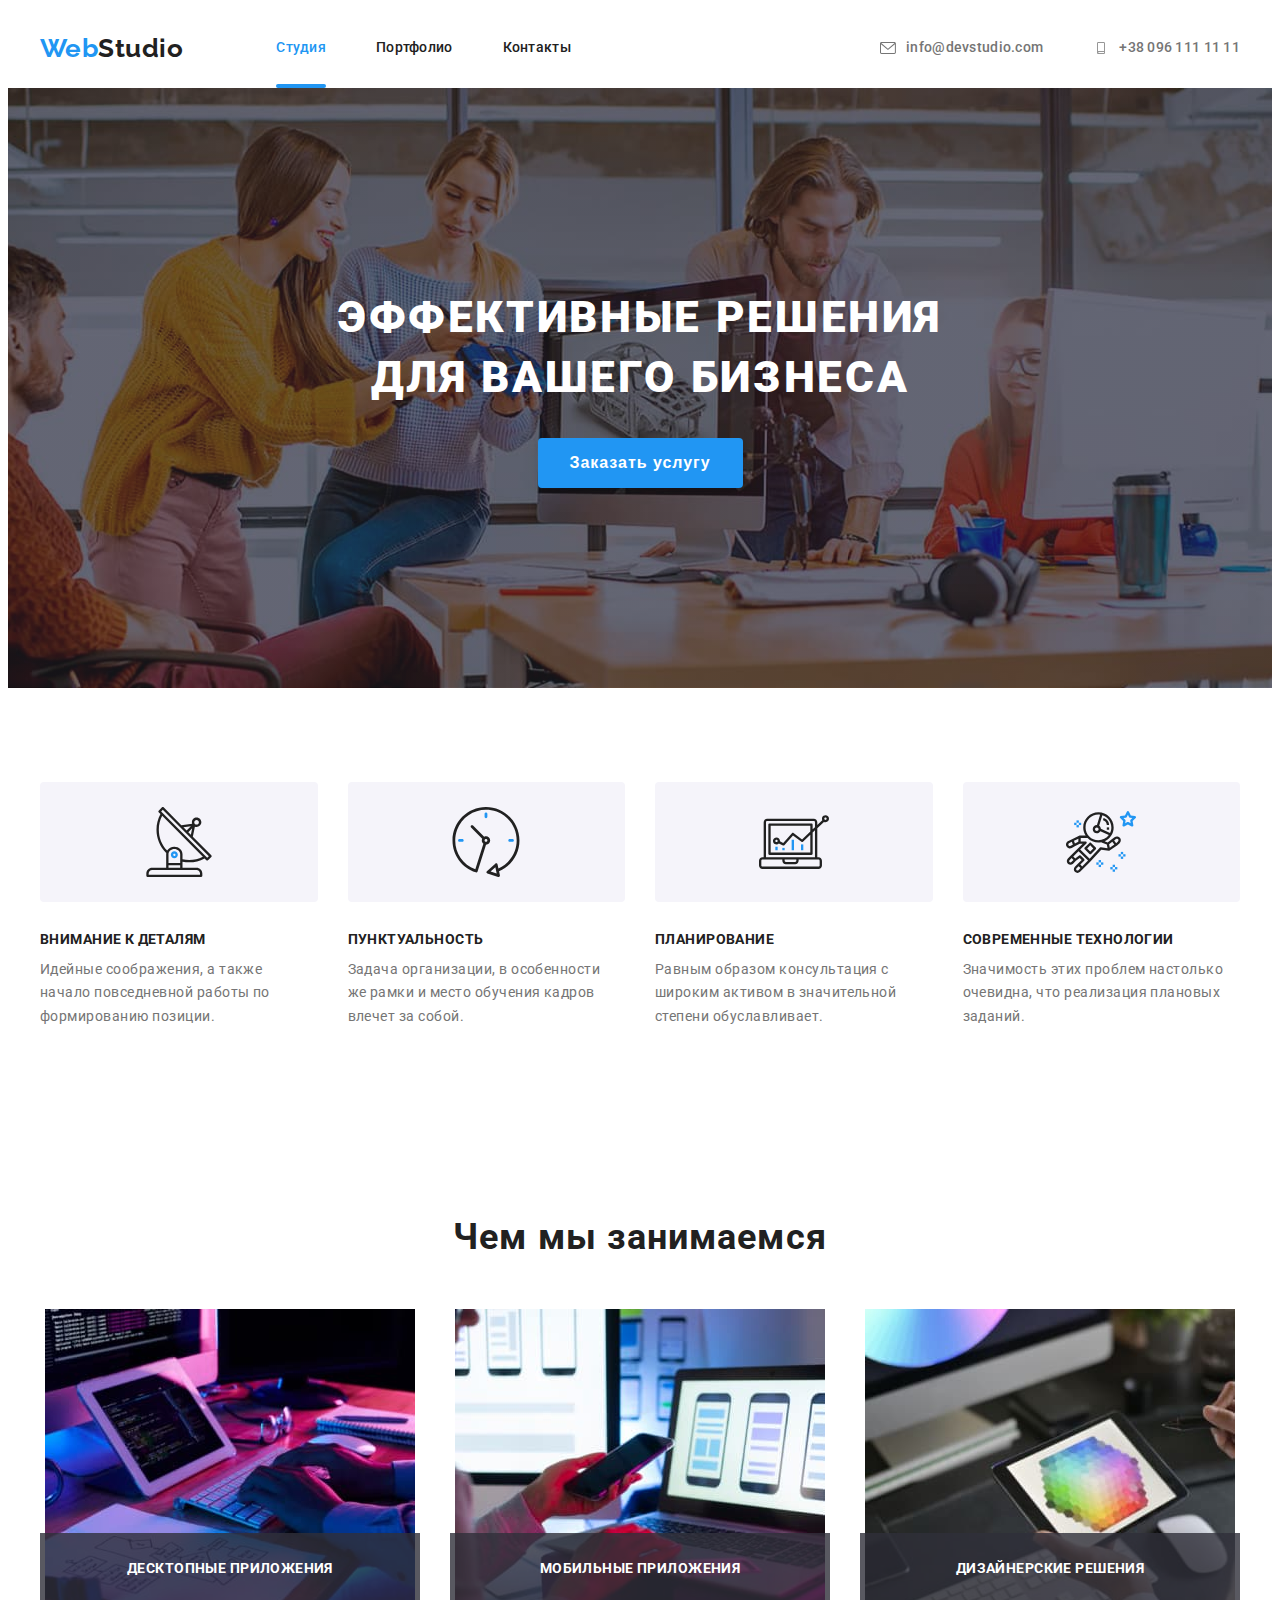
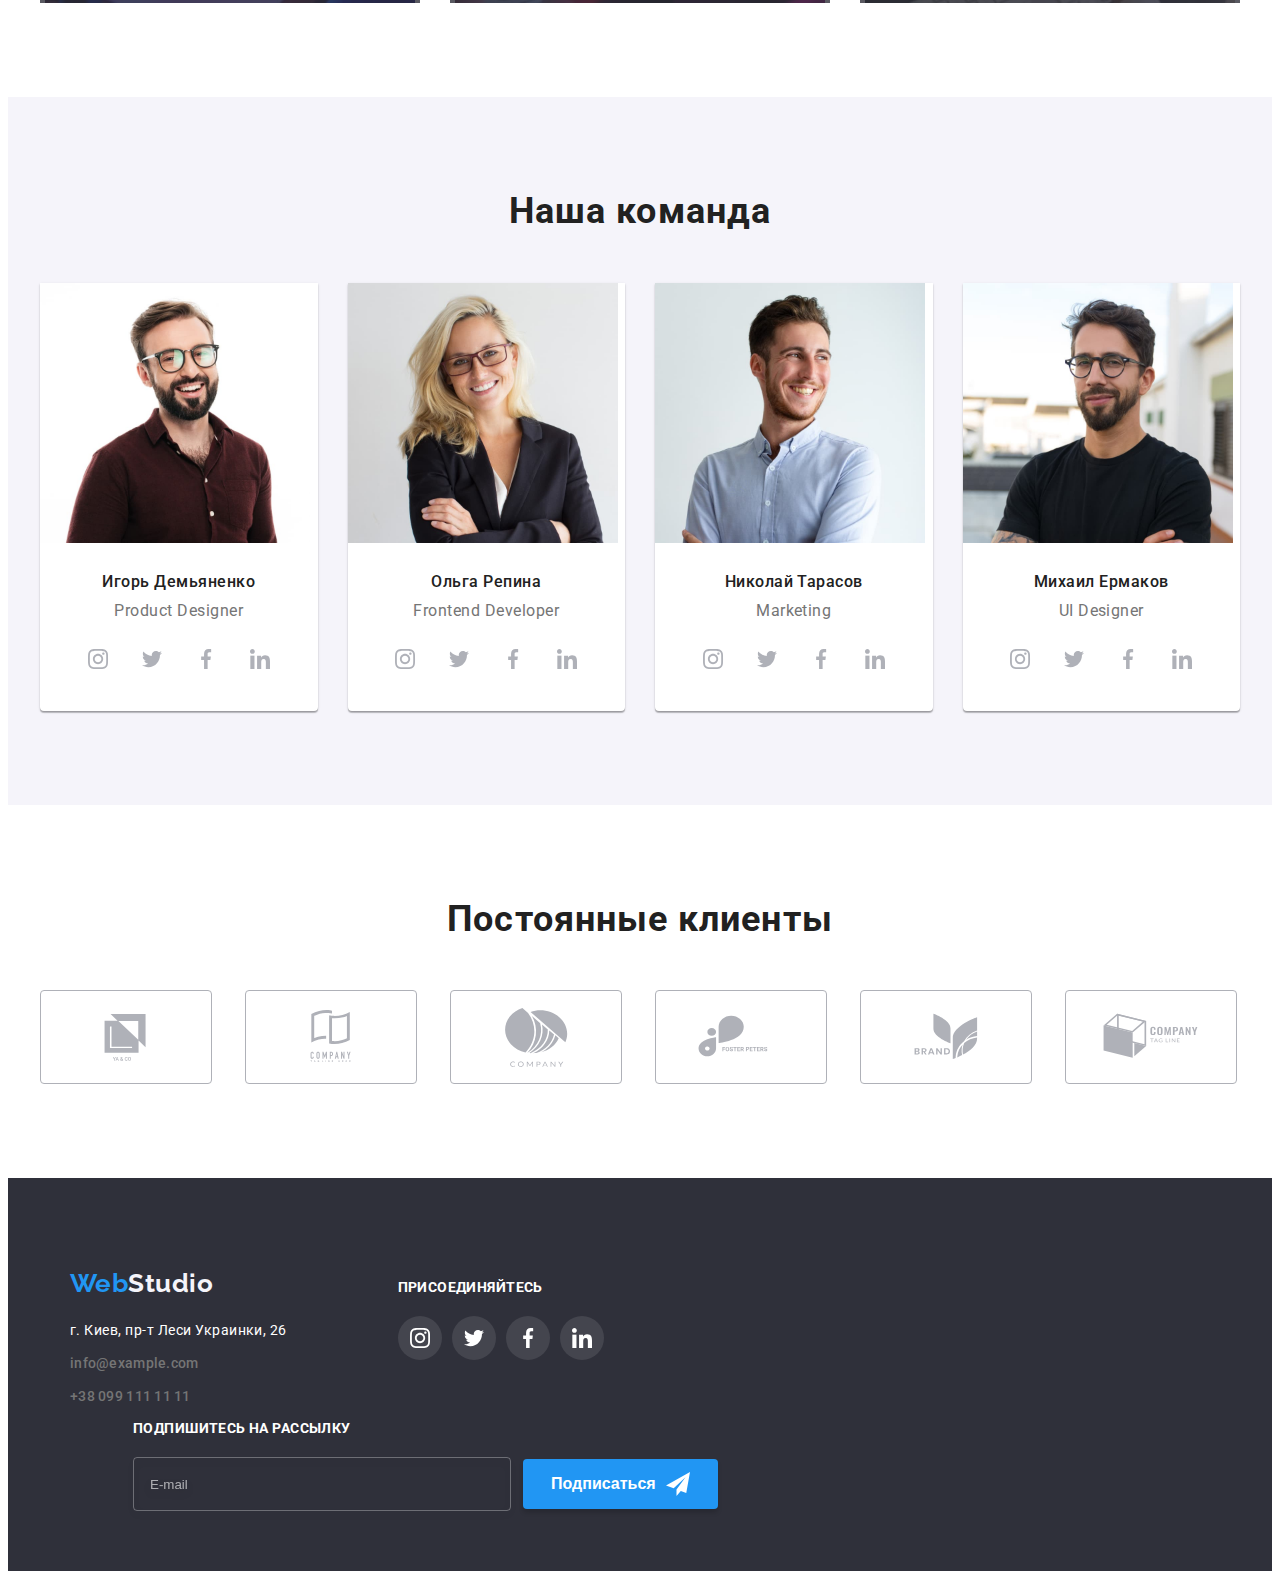
==== index.html @ 90351a90 "test" ====
<!DOCTYPE html>
<html lang="ru">
  <head>
    <meta charset="UTF-8" />
    <meta http-equiv="X-UA-Compatible" content="IE=edge" />
    <meta name="viewport" content="width=device-width, initial-scale=1.0" />
    <title>Главная страница</title>
    <link rel="preconnect" href="https://fonts.gstatic.com" />
    <link
      href="https://fonts.googleapis.com/css2?family=Raleway:wght@700&family=Roboto:wght@400;500;700;900&display=swap"
      rel="stylesheet"
    />
    <link
      rel="stylesheet"
      href="https://cdnjs.cloudflare.com/ajax/libs/modern-normalize/1.0.0/modern-normalize.min.css"
      integrity="sha512-ISS7cAi1PEhQ8jnbJpJZMd29NlhNj4AWYyLOSp2CE/CsHxTCu+r+t0D2yoJudVrd0/8fTVPUVDzY5Tvli75u/g=="
      crossorigin="anonymous"
    />
    <link rel="stylesheet" href="./css/style.css" />
  </head>
  <body>
    <header>
      <!-- НАВИГАЦИЯ -->
      <div class="container main-nav">
        <nav class="main-nav">
          <a class="logo" href="./index.html"
            ><span class="part-logo">Web</span>Studio</a
          >
          <ul class="list site-nav">
            <li class="item">
              <a class="link studio current" href="./index.html"> Студия </a>
            </li>

            <li class="item">
              <a class="link portfolio" href="./portfolio.html"> Портфолио </a>
            </li>

            <li class="item">
              <a class="link contact" href=""> Контакты </a>
            </li>
          </ul>
        </nav>

        <!-- КОНТАКТЫ -->
        <ul class="list contact-us">
          <li class="item">
            <a class="email" href="mailto:info@devstudio.com">
              <svg class="icon-mail">
                <use href="./images/icons.svg#icon-mail"></use>
              </svg>
              info@devstudio.com
            </a>
          </li>

          <li class="item">
            <a class="number" href="tel:+380991111111">
              <svg class="icon-phone">
                <use href="./images/icons.svg#icon-phone"></use>
              </svg>
              +38 096 111 11 11
            </a>
          </li>
        </ul>
      </div>
    </header>
    <main>
      <!-- ГЛАВНАЯ СЕКЦИЯ -->
      <section class="main section-pos">
        <h1 class="main-title">Эффективные решения<br />для вашего бизнеса</h1>
        <button type="button" class="main-button" data-modal-open>
          Заказать услугу
        </button>
      </section>

      <!-- НАШИ ПРЕИМУЩЕСТВА -->
      <section class="preference section-pos">
        <div class="container">
          <h2 class="all-title preference-title visually-hidden">
            Преимущества
          </h2>
          <ul class="list main-preference">
            <li class="item">
              <div class="thumb-1">
                <svg class="icon">
                  <use href="./images/icons.svg#icon-antenna"></use>
                </svg>
              </div>

              <h3 class="title all-title">Внимание к деталям</h3>
              <p class="table-of-contents">
                Идейные соображения, а также<br />
                начало повседневной работы по <br />
                формированию позиции.
              </p>
            </li>

            <li class="item">
              <div class="thumb-1">
                <svg class="icon">
                  <use href="./images/icons.svg#icon-clock"></use>
                </svg>
              </div>
              <h3 class="title all-title">Пунктуальность</h3>
              <p class="table-of-contents">
                Задача организации, в особенности <br />
                же рамки и место обучения кадров <br />
                влечет за собой.
              </p>
            </li>

            <li class="item">
              <div class="thumb-1">
                <svg class="icon">
                  <use href="./images/icons.svg#icon-diagram"></use>
                </svg>
              </div>
              <h3 class="title all-title">Планирование</h3>
              <p class="table-of-contents">
                Равным образом консультация с <br />
                широким активом в значительной <br />
                степени обуславливает.
              </p>
            </li>

            <li class="item">
              <div class="thumb-1">
                <svg class="icon">
                  <use href="./images/icons.svg#icon-astronaut-1"></use>
                </svg>
              </div>
              <h3 class="title all-title">Современные технологии</h3>
              <p class="table-of-contents">
                Значимость этих проблем настолько <br />
                очевидна, что реализация плановых <br />
                заданий.
              </p>
            </li>
          </ul>
        </div>
      </section>

      <!-- УСЛУГИ -->
      <section class="projects section-pos">
        <div class="container">
          <h2 class="all-title">Чем мы занимаемся</h2>
          <ul class="list main-projects">
            <li class="item">
              <img
                class="photo-box"
                src="./images/box1.jpeg"
                alt="1 сфера"
                width="370"
              />
              <p class="main-projects-content">Десктопные приложения</p>
            </li>

            <li class="item">
              <img
                class="photo-box"
                src="./images/box2.jpeg"
                alt="2 сфера"
                width="370"
              />
              <p class="main-projects-content">Мобильные приложения</p>
            </li>

            <li class="item">
              <img
                class="photo-box"
                src="./images/box3.jpeg"
                alt="3 сфера"
                width="370"
              />
              <p class="main-projects-content">Дизайнерские решения</p>
            </li>
          </ul>
        </div>
      </section>

      <!-- КОМАНДА -->
      <section class="team section-pos">
        <div class="container">
          <h2 class="all-title">Наша команда</h2>
          <ul class="list main-team">
            <li class="item team-card-disagn">
              <img
                class="photo-box"
                src="./images/worker1.jpeg"
                alt="Фото сотрудника"
                width="270"
              />
              <h3 class="worker-name all-title">Игорь Демьяненко</h3>
              <p class="table">Product Designer</p>
              <ul class="list social-list">
                <li class="social-link-list">
                  <a href="" class="social-link-icon circle">
                    <svg class="team-soc-icon">
                      <use href="./images/icons.svg#icon-instagram-2"></use>
                    </svg>
                  </a>
                </li>

                <li class="social-link-list">
                  <a href="" class="social-link-icon circle">
                    <svg class="team-soc-icon">
                      <use href="./images/icons.svg#icon-twitter-1"></use>
                    </svg>
                  </a>
                </li>

                <li class="social-link-list">
                  <a href="" class="social-link-icon circle">
                    <svg class="team-soc-icon">
                      <use href="./images/icons.svg#icon-facebook-1"></use>
                    </svg>
                  </a>
                </li>

                <li class="social-link-list">
                  <a href="" class="social-link-icon circle">
                    <svg class="team-soc-icon">
                      <use href="./images/icons.svg#icon-linkedin-1"></use>
                    </svg>
                  </a>
                </li>
              </ul>
            </li>

            <li class="item team-card-disagn">
              <img
                class="photo-box"
                src="./images/worker2.jpeg"
                alt="Фото сотрудника"
                width="270"
              />
              <h3 class="worker-name all-title">Ольга Репина</h3>
              <p class="table">Frontend Developer</p>
              <ul class="list social-list">
                <li class="social-link-list">
                  <a href="" class="social-link-icon circle">
                    <svg class="team-soc-icon">
                      <use href="./images/icons.svg#icon-instagram-2"></use>
                    </svg>
                  </a>
                </li>

                <li class="social-link-list">
                  <a href="" class="social-link-icon circle">
                    <svg class="team-soc-icon">
                      <use href="./images/icons.svg#icon-twitter-1"></use>
                    </svg>
                  </a>
                </li>

                <li class="social-link-list">
                  <a href="" class="social-link-icon circle">
                    <svg class="team-soc-icon">
                      <use href="./images/icons.svg#icon-facebook-1"></use>
                    </svg>
                  </a>
                </li>

                <li class="social-link-list">
                  <a href="" class="social-link-icon circle">
                    <svg class="team-soc-icon">
                      <use href="./images/icons.svg#icon-linkedin-1"></use>
                    </svg>
                  </a>
                </li>
              </ul>
            </li>

            <li class="item team-card-disagn">
              <img
                class="photo-box"
                src="./images/worker3.jpeg"
                alt="Фото сотрудника"
                width="270"
              />
              <h3 class="worker-name all-title">Николай Тарасов</h3>
              <p class="table">Marketing</p>
              <ul class="list social-list">
                <li class="social-link-list">
                  <a href="" class="social-link-icon circle">
                    <svg class="team-soc-icon">
                      <use href="./images/icons.svg#icon-instagram-2"></use>
                    </svg>
                  </a>
                </li>

                <li class="social-link-list">
                  <a href="" class="social-link-icon circle">
                    <svg class="team-soc-icon">
                      <use href="./images/icons.svg#icon-twitter-1"></use>
                    </svg>
                  </a>
                </li>

                <li class="social-link-list">
                  <a href="" class="social-link-icon circle">
                    <svg class="team-soc-icon">
                      <use href="./images/icons.svg#icon-facebook-1"></use>
                    </svg>
                  </a>
                </li>

                <li class="social-link-list">
                  <a href="" class="social-link-icon circle">
                    <svg class="team-soc-icon">
                      <use href="./images/icons.svg#icon-linkedin-1"></use>
                    </svg>
                  </a>
                </li>
              </ul>
            </li>

            <li class="item team-card-disagn">
              <img
                class="photo-box"
                src="./images/worker4.jpeg"
                alt="Фото сотрудника"
                width="270"
              />
              <h3 class="worker-name all-title">Михаил Ермаков</h3>
              <p class="table">UI Designer</p>
              <ul class="list social-list">
                <li class="social-link-list">
                  <a href="" class="social-link-icon circle">
                    <svg class="team-soc-icon">
                      <use href="./images/icons.svg#icon-instagram-2"></use>
                    </svg>
                  </a>
                </li>

                <li class="social-link-list">
                  <a href="" class="social-link-icon circle">
                    <svg class="team-soc-icon">
                      <use href="./images/icons.svg#icon-twitter-1"></use>
                    </svg>
                  </a>
                </li>

                <li class="social-link-list">
                  <a href="" class="social-link-icon circle">
                    <svg class="team-soc-icon">
                      <use href="./images/icons.svg#icon-facebook-1"></use>
                    </svg>
                  </a>
                </li>

                <li class="social-link-list">
                  <a href="" class="social-link-icon circle">
                    <svg class="team-soc-icon">
                      <use href="./images/icons.svg#icon-linkedin-1"></use>
                    </svg>
                  </a>
                </li>
              </ul>
            </li>
          </ul>
        </div>
      </section>
      <section class="clients">
        <div class="container section-pos">
          <h2 class="all-title">Постоянные клиенты</h2>
          <ul class="clients-list list">
            <li class="item">
              <a href="" class="clients-link-logo">
                <svg class="clients-logo">
                  <use href="./images/icons.svg#icon-logo-1"></use>
                </svg>
              </a>
            </li>

            <li class="item">
              <a href="" class="clients-link-logo">
                <svg class="clients-logo">
                  <use href="./images/icons.svg#icon-logo-2"></use>
                </svg>
              </a>
            </li>

            <li class="item">
              <a href="" class="clients-link-logo">
                <svg class="clients-logo">
                  <use href="./images/icons.svg#icon-group"></use>
                </svg>
              </a>
            </li>

            <li class="item">
              <a href="" class="clients-link-logo">
                <svg class="clients-logo">
                  <use href="./images/icons.svg#icon-logo-4"></use>
                </svg>
              </a>
            </li>

            <li class="item">
              <a href="" class="clients-link-logo">
                <svg class="clients-logo">
                  <use href="./images/icons.svg#icon-logo-5"></use>
                </svg>
              </a>
            </li>

            <li class="item">
              <a href="" class="clients-link-logo">
                <svg class="clients-logo">
                  <use href="./images/icons.svg#icon-logo-6"></use>
                </svg>
              </a>
            </li>
          </ul>
        </div>
      </section>
    </main>

    <!-- ПОДВАЛ САЙТА -->
    <footer class="down-part section-pos">
      <div class="container">
        <div class="foot-wrap">
          <div class="left-block">
            <div class="footer-left-content">
              <a class="logo logo-position" href="/index.html"
                ><span class="part-logo">Web</span>Studio
              </a>
              <address class="our-address pos-table-footer">
                <ul class="list">
                  <li>
                    <p>г. Киев, пр-т Леси Украинки, 26</p>
                  </li>
                  <li class="pos-table-footer">
                    <a class="email-footer" href="mailto:info@example.com">
                      info@example.com
                    </a>
                  </li>

                  <li class="pos-table-footer num-li-footer">
                    <a class="number-footer" href="tel:+380991111111">
                      +38 099 111 11 11
                    </a>
                  </li>
                </ul>
              </address>
            </div>

            <div class="join">
              <p class="join-title">Присоединяйтесь</p>
              <ul class="list join-list">
                <li>
                  <a class="join-icon" href="">
                    <svg class="join-icon-logo">
                      <use href="./images/icons.svg#icon-instagram-2"></use>
                    </svg>
                  </a>
                </li>

                <li>
                  <a class="join-icon" href="">
                    <svg class="join-icon-logo">
                      <use href="./images/icons.svg#icon-twitter-1"></use>
                    </svg>
                  </a>
                </li>
                <li>
                  <a class="join-icon" href="">
                    <svg class="join-icon-logo">
                      <use href="./images/icons.svg#icon-facebook-1"></use>
                    </svg>
                  </a>
                </li>
                <li>
                  <a class="join-icon" href="">
                    <svg class="join-icon-logo">
                      <use href="./images/icons.svg#icon-linkedin-1"></use>
                    </svg>
                  </a>
                </li>
              </ul>
            </div>
          </div>

          <div class="right-block">
            <div class="footer-right-side">
              <p class="footer-subscribe-text">Подпишитесь на рассылку</p>
              <form class="footer-subscribe-form">
                <input
                  class="subscribe-input"
                  type="email"
                  name="subscribe-user-email"
                  placeholder="E-mail"
                />
                <button class="button-all button-subscribe" type="submit">
                  Подписаться
                  <svg class="icon-telegram">
                    <use href="./images/icons.svg#icon-telegram"></use>
                  </svg>
                </button>
              </form>
            </div>
          </div>
        </div>
      </div>
    </footer>

    <div class="backdrop is-hidden" data-modal>
      <div class="modal">
        <p class="modal-text-title">Оставьте свои данные, мы вам перезвоним</p>
        <form name="modal-form-request">
          <label class="modal-label">Имя</label>
          <span class="user-name-thumb">
            <input class="modal-input" type="text" name="user-name" />
            <svg class="icon-modal icon-person-modal">
              <use href="./images/icons.svg#icon-person-modal"></use>
            </svg>
          </span>

          <label class="modal-label">Телефон</label>
          <span class="user-phone-thumb">
            <input class="modal-input" type="tel" name="user-phone" />
            <svg class="icon-modal icon-phone-modal">
              <use href="./images/icons.svg#icon-phone-modal"></use>
            </svg>
          </span>

          <label class="modal-label">Почта</label>
          <span class="user-email-thumb">
            <input class="modal-input" type="email" name="user-email" />
            <svg class="icon-modal icon-email-modal">
              <use href="./images/icons.svg#icon-email-modal"></use>
            </svg>
          </span>

          <label class="modal-label">Комментарий</label>
          <textarea
            placeholder="Введите текст"
            class="modal-user-comments"
            name="user-comments"
          ></textarea>

          <input
            class="modal-form-checkbox visually-hidden"
            type="checkbox"
            name="user-policy"
            id="user-policy"
          />

          <label class="user-agree-policy" for="user-policy">
            <span class="check-wrap">
              <svg class="icon-agree">
                <use href="./images/icons.svg#icon-agree-bg"></use>
              </svg>
            </span>
            Соглашаюсь с рассылкой и принимаю
            <a href="">Условия договора</a></label
          >
          <button class="modal-form-button" type="submit">Отправить</button>
        </form>

        <button class="modal-close" type="button" data-modal-close>
          <svg class="icon-close">
            <use href="./images/icons.svg#icon-close"></use>
          </svg>
        </button>
      </div>
    </div>

    <script src="./js/modal.js"></script>
  </body>
</html>
---- css/style.css ----
:root {
  --all-titles-color: #212121;
  --navigation-text-color: #212121;
  --contact-us-font: #757575;
  --contact-us-icon-color: #757575;
  /* --primary-text-color: #212121; */
  --primary-text-color: #757575;

  --main-title-text-color: #ffffff;
  --main-title-backround: #2f303a;
  --main-button-background: #188ce8;
  --accent-color: #2196f3;
  --background-buttons: #f5f4fa;
  --preference-table-color: #757575;
  --team-background-color: #f5f4fa;
  --team-card-disagn: #ffffff;
  --team-table-color: #757575;
  --footer-background-color: #2f303a;
  --footer-logo-color: #f5f4fa;
  --footer-our-address-color: #ffffff;
  --join-title-text-color: #ffffff;
  --join-icon-logo-color: #ffffff;
  --buttons-text-color: #212121;
  --portfolio-table-color: #757575;
  --portfolio-button-active: #ffffff;
  --portfolio-button-background: #f5f4fa;
  --card-set-gap: 30px;
  --modal-background: #ffffff;
}
/* Устанавливаем стандартные цвета 
и шрифты */

body {
  color: var(--primary-text-color);

  font-family: "Roboto", "Oxygen", "Ubuntu", "Cantarell", "Fira Sans",
    "Droid Sans", "Helvetica Neue", sans-serif;

  letter-spacing: 0.03em;
  font-size: 16px;
  line-height: 1.18;
}

/* Область для контента */

.container {
  width: 1200px;
  padding-left: 15px;
  padding-right: 15px;
  margin: 0 auto;
}
/* Преячет тэг */
.visually-hidden {
  position: absolute !important;
  clip: rect(1px 1px 1px 1px);
  clip: rect(1px, 1px, 1px, 1px);
  padding: 0 !important;
  border: 0 !important;
  height: 1px !important;
  width: 1px !important;
  overflow: hidden;
}
/* Сбрасывает стандартные настройки */

h1,
h2,
h3,
h4,
h5,
h6,
p {
  margin: 0;
}

.list {
  list-style: none;
  margin: 0;
  padding: 0;
}
.link {
  text-decoration: none;
}
/* Картинкам меняем дисплей, 
что бы убрать стандартный отступы 
*/

img {
  display: block;
  max-width: 100%;
  height: auto;
}
/* Отспуты секций */
.section-pos.main {
  padding-top: 200px;
  padding-bottom: 200px;
}

.section-pos.down-part {
  padding-top: 60px;
  padding-bottom: 60px;
}

.section-pos {
  padding-top: 94px;
  padding-bottom: 94px;
}

/* Шапка */
.outline {
  border: 1px solid #eeeeee;
  border-top: none;
}

.main-nav {
  display: flex;
  align-items: center;
}

.logo {
  display: flex;
  text-decoration: none;
  color: var(--navigation-text-color);
  font-family: "Raleway", sans-serif;
  font-weight: 700;
  font-size: 26px;
  line-height: 1.19;
}

.part-logo {
  color: var(--accent-color);
}

.site-nav {
  position: relative;
  display: flex;
  margin-left: 93px;

  color: var(--navigation-text-color);

  line-height: 1.14em;
  letter-spacing: 0.02em;

  font-weight: 500;
  font-size: 14px;
}
.site-nav .link {
  display: block;

  padding-top: 32px;
  padding-bottom: 32px;
}

/* .site-nav .item {
  margin-right: 50px;
}
.site-nav .item:last-child {
  margin-right: 0;
} */

.site-nav .item:not(:last-child) {
  margin-right: 50px;
}

.contact-us {
  display: flex;
  margin-left: auto;
}

.contact-us .item:not(:last-child) {
  margin-right: 50px;
}

.contact-us .email {
  color: var(--contact-us-font);

  text-decoration: none;

  font-weight: 500;
  font-size: 14px;

  line-height: 1.14em;
  letter-spacing: 0.02em;
}
.item .email,
.item .number {
  display: flex;

  align-items: center;
}
.icon-mail,
.icon-phone {
  /* display: inline-block; */
  width: 16px;
  height: 12px;
  margin-right: 10px;
  fill: var(--contact-us-icon-color);
}

.contact-us .email:hover,
.contact-us .email:focus,
.contact-us .number:hover,
.contact-us .number:focus {
  transition: color 250ms cubic-bezier(0.4, 0, 0.2, 1);
  color: var(--accent-color);
}

.contact-us .email:hover .icon-mail,
.contact-us .email:focus .icon-mail,
.contact-us .number:hover .icon-phone,
.contact-us .number:focus .icon-phone {
  transition: fill 250ms cubic-bezier(0.4, 0, 0.2, 1);
  fill: var(--accent-color);
}

.contact-us .email:focus {
  color: var(--accent-color);
}

.contact-us .number {
  color: var(--contact-us-font);

  text-decoration: none;

  font-weight: 500;
  font-size: 14px;

  line-height: 1.14em;
  letter-spacing: 0.02em;
}

.site-nav .link {
  color: var(--navigation-text-color);

  text-decoration: none;
}

.site-nav .link:hover,
.site-nav .link:focus {
  transition: color 250ms cubic-bezier(0.4, 0, 0.2, 1);
  color: var(--accent-color);
}

.site-nav .studio.current {
  position: relative;
  color: var(--accent-color);
  /* padding-bottom: 32px; */
}
.link.studio.current::after {
  position: absolute;
  content: "";
  display: block;
  background-color: #2196f3;
  height: 4px;
  width: 100%;

  bottom: 0;

  border-radius: 2px;
}

.portfolio.current::after {
  position: absolute;
  content: "";
  display: block;
  background-color: #2196f3;
  height: 4px;
  width: 100%;

  bottom: 0;

  border-radius: 2px;
}

.site-nav .portfolio.current {
  position: relative;
  color: var(--accent-color);
}

/* Основной блок */
.all-title {
  color: var(--all-titles-color);
}

.main {
  /* height: 600px; */
  /* display: flex;
  flex-direction: column;
  justify-content: center; */

  margin: 0 auto;

  background-color: var(--main-title-backround);

  text-align: center;

  background-image: linear-gradient(
      rgba(47, 48, 58, 0.4),
      rgba(47, 48, 58, 0.4)
    ),
    url("../images/main-section/bg-opt.jpeg");

  background-repeat: no-repeat;
  background-position: center;
  background-size: cover;
}
.main-title {
  /* padding-top: 200px; */
  margin-bottom: 30px;
  margin-top: 0px;

  color: var(--main-title-text-color);

  font-weight: 900;
  font-size: 44px;

  line-height: 1.36em;
  letter-spacing: 0.06em;

  text-transform: uppercase;
}
.main-button {
  background: var(--accent-color);
  padding: 10px 32px 10px 32px;

  min-width: 200px;

  color: var(--main-title-text-color);

  text-decoration: none;

  font-weight: bold;
  font-size: 16px;

  line-height: 1.87em;
  letter-spacing: 0.06em;

  cursor: pointer;

  box-shadow: 0px 4px 4px rgba(0, 0, 0, 0.15);
  border-radius: 4px;
  border: none;
}

.main .main-button:hover,
.main-button:focus {
  transition: background 250ms cubic-bezier(0.4, 0, 0.2, 1);
  background: var(--main-button-background);
}

/* Преимущества */

.preference .preference-title {
  text-align: center;
  margin-bottom: 35px;
}

.main-preference {
  display: flex;
  flex-wrap: wrap;

  margin-left: calc(-1 * var(--card-set-gap));
  margin-top: calc(-1 * var(--card-set-gap));

  font-size: 14px;
}

.main-preference .thumb-1 {
  display: flex;
  justify-content: center;
  align-items: center;
  width: 100%;
  height: 120px;
  background: #f5f4fa;
  border-radius: 4px;
  margin-bottom: 30px;
}
.icon {
  width: 70px;
  height: 70px;
  background-position: center;

  align-items: center;
}

.main-preference .item {
  flex-basis: calc(100% / 4 - var(--card-set-gap));

  margin-left: var(--card-set-gap);
  margin-top: var(--card-set-gap);
}

.main-preference .title {
  margin-bottom: 10px;

  font-weight: bold;
  font-size: 14px;

  line-height: 1.14;
  letter-spacing: 0.03em;

  text-transform: uppercase;
}

.main-preference .table-of-contents {
  color: var(--preference-table-color);

  font-size: 14px;
  line-height: 1.71em;
}

/* Чем мы занимаемся */

.main-projects {
  position: relative;
  display: flex;
  flex-wrap: wrap;
  justify-content: space-around;
  margin-left: calc(-1 * var(--card-set-gap));
  margin-top: calc(-1 * var(--card-set-gap));
}

.main-projects .item {
  position: relative;
  display: flex;
  justify-content: center;
  align-items: center;
  flex-basis: calc(100% / 3 - var(--card-set-gap));

  margin-left: var(--card-set-gap);
  margin-top: var(--card-set-gap);
}
.main-projects-content {
  position: absolute;
  bottom: 0px;

  width: 100%;

  background: rgba(47, 48, 58, 0.8);

  font-weight: 700;
  font-size: 14px;
  line-height: 16px;
  text-align: center;
  letter-spacing: 0.03em;
  text-transform: uppercase;

  color: #ffffff;
  padding-top: 27px;
  padding-bottom: 27px;
}

.projects .all-title,
.team .all-title,
.clients .all-title {
  margin-bottom: 50px;

  font-weight: bold;
  font-size: 36px;

  text-align: center;

  line-height: 1.16em;
  letter-spacing: 0.03em;
}

/* Команда */

.main-team {
  display: flex;
  flex-wrap: wrap;

  margin-left: calc(-1 * var(--card-set-gap));
  margin-top: calc(-1 * var(--card-set-gap));
}

.team-card-disagn {
  background: var(--team-card-disagn);

  box-shadow: 0px 1px 3px rgba(0, 0, 0, 0.12), 0px 1px 1px rgba(0, 0, 0, 0.14),
    0px 2px 1px rgba(0, 0, 0, 0.2);
  border-radius: 0px 0px 4px 4px;
}
.main-team .item {
  flex-basis: calc(100% / 4 - var(--card-set-gap));

  margin-left: var(--card-set-gap);
  margin-top: var(--card-set-gap);

  padding-bottom: 30px;
}

.team {
  background-color: var(--team-background-color);
}

.team .photo-box {
  margin-bottom: 30px;
}

/* .team .all-title {
  margin-bottom: 50px;

  font-weight: bold;
  font-size: 36px;

  text-align: center;

  line-height: 1.16em;
  letter-spacing: 0.03em;
} */

.team .table {
  /* color: var(--team-table-color); */
  text-align: center;

  margin-top: 10px;
  /* padding-bottom: 30px; */

  font-size: 16px;
  line-height: 1.18em;
  letter-spacing: 0.03em;
}

.team .worker-name {
  margin: 0;
  text-align: center;

  font-family: Roboto;
  font-weight: 500;
  font-size: 16px;

  line-height: 1.18em;
}
.social-list {
  display: flex;
  justify-content: center;

  margin-top: 16px;
}
.social-link-list:not(:last-child) {
  margin-right: 10px;
}

.social-link-list .circle {
  display: flex;

  align-items: center;
  height: 44px;
  width: 44px;
  /* background-color: var(--accent-color); */
  fill: #afb1b8;

  background-size: 20px;
  /* background-position: center; */
  border-radius: 50%;
}

.team-soc-icon {
  /* width: 20px; */
  height: 20px;
}

.circle:hover,
.circle:focus {
  transition: background-color 250ms cubic-bezier(0.4, 0, 0.2, 1),
    fill 250ms cubic-bezier(0.4, 0, 0.2, 1);

  background-color: var(--accent-color);
  fill: #ffffff;
}

/* Постоянные клиенты */
.clients-list {
  display: flex;
  flex-wrap: wrap;

  margin-left: -30px;
  margin-top: -50px;
}
.clients-list .item {
  display: flex;
  flex-basis: calc(100% / 6 - 30px);
  margin-left: 30px;
  margin-top: 50px;
}

.clients-link-logo {
  display: flex;
  justify-content: center;
  align-items: center;
  border: 1px solid #afb1b8;
  border-radius: 4px;
  width: 170px;
  height: 92px;
}
.item .clients-logo {
  width: 100%;
  height: 60px;
  fill: #afb1b8;

  cursor: pointer;
}
.clients-link-logo:hover .clients-logo,
.clients-link-logo:focus .clients-logo {
  fill: var(--accent-color);
}
.clients-link-logo:hover,
.clients-link-logo:focus {
  outline-color: #188ce8;
  border: 1px solid #188ce8;
}

/* footer */

.down-part {
  display: flex;
  /* justify-content: center; */
  background-color: var(--footer-background-color);

  height: auto;
}

.down-part .logo {
  color: var(--footer-logo-color);
}

.down-part .our-address {
  color: var(--footer-our-address-color);

  font-style: normal;
  font-size: 14px;

  line-height: 1.71em;
  /* margin-left: 215px; */
}

.down-part .email-footer {
  color: var(--contact-us-font);
  margin-bottom: 9px;

  text-decoration: none;

  font-weight: 500;
  font-size: 14px;

  letter-spacing: 0.02em;
  line-height: 1.71em;
  /* margin-left: 175px; */
}

.down-part .number-footer {
  color: var(--contact-us-font);

  text-decoration: none;

  font-weight: 500;
  font-size: 14px;

  line-height: 1.71em;
  letter-spacing: 0.02em;
  /* margin-left: 175px; */
}

.pos-table-footer.our-address {
  margin-top: 20px;
}
.pos-table-footer {
  margin-top: 9px;
}
.join-icon {
  display: flex;
  align-items: center;
  justify-content: center;
  width: 44px;
  height: 44px;
  background: rgba(255, 255, 255, 0.1);
  border-radius: 50%;
  margin-right: 10px;
}

.down-part .container {
  display: flex;
  /* width: 100%; */
}
.foot-wrap {
  display: flex;
  flex-wrap: wrap;
  align-items: baseline;
  /* flex-basis: calc((100% - 30px) / 2); */

  /* margin-left: calc(-1 * var(--card-set-gap));
  margin-top: calc(-1 * var(--card-set-gap)); */
}

.left-block {
  display: flex;

  width: 100%;

  flex-basis: calc((100% - 30px) / 2);
  margin-left: var(--card-set-gap);
  margin-top: var(--card-set-gap);
}
.footer-left-content {
  display: flex;
  flex-direction: column;

  flex-basis: calc((100% - 30px) / 2);
  /* margin-left: var(--card-set-gap);
  margin-top: var(--card-set-gap); */

  margin-right: 70px;
}

.join {
  display: flex;
  flex-direction: column;
  flex-basis: calc((100% - 30px) / 2);
  /* margin-left: var(--card-set-gap);
  margin-top: var(--card-set-gap); */

  padding-top: 12px;
}

.join-title {
  margin-bottom: 20px;
}
.join-title,
.footer-subscribe-text {
  font-weight: 700;
  font-size: 14px;
  line-height: 1.14;
  letter-spacing: 0.03em;
  text-transform: uppercase;

  color: var(--join-title-text-color);
}

.join-list {
  display: flex;
}

.join-icon-logo {
  width: 20px;
  height: 20px;

  fill: var(--join-icon-logo-color);
}
.join-icon:hover,
.join-icon:focus {
  transition: background 250ms cubic-bezier(0.4, 0, 0.2, 1);

  background: #2196f3;
}
/* ---------FOOTER RIGHT SIDE____ */
.right-block {
  display: flex;
  width: 100%;
  flex-basis: calc((100% - var(--card-set-gap)) / 2);
  /* margin-left: var(--card-set-gap);
  margin-top: var(--card-set-gap); */
}
.footer-right-side {
  margin-left: 93px;
  padding-top: 12px;
}
.footer-subscribe-form {
  display: flex;

  align-items: center;
}
.footer-subscribe-text {
  margin-bottom: 20px;
}
.subscribe-input {
  width: 358px;
  height: 50px;

  padding-left: 16px;
  margin-right: 12px;
  border: 1px solid rgba(255, 255, 255, 0.3);
  filter: drop-shadow(0px 4px 4px rgba(0, 0, 0, 0.15));
  border-radius: 4px;

  color: #ffffff;
  background-color: inherit;
}
.subscribe-input::placeholder {
  color: rgba(255, 255, 255, 0.6);
}

.button-subscribe {
  display: flex;
  align-items: center;

  max-width: 200px;
  height: auto;

  padding: 10px 28px;

  font-weight: 700;
  font-size: 16px;
  line-height: 1.87;

  box-shadow: 0px 4px 4px rgba(0, 0, 0, 0.15);
  border-radius: 4px;
  border: none;

  color: #ffffff;
  background-color: var(--accent-color);

  transition: box-shadow 250ms cubic-bezier(0.4, 0, 0.2, 1),
    background 250ms cubic-bezier(0.4, 0, 0.2, 1);

  cursor: pointer;
}
.button-subscribe:hover,
.button-subscribe:focus {
  /* border-color: #188ce8; */
  outline-color: #188ce8;
  background: #188ce8;
  box-shadow: 0px 4px 4px rgba(0, 0, 0, 0.15);
  border-radius: 4px;
}

.icon-telegram {
  width: 24px;
  height: 24px;

  margin-left: 10px;
  vertical-align: middle;

  fill: #ffffff;
}

.backdrop {
  position: fixed;
  left: 0;
  top: 0;
  z-index: 3;
  width: 100vw;
  height: 100vh;
  background: rgba(0, 0, 0, 0.2);

  opacity: 1;
  transition: opacity 250ms cubic-bezier(0.4, 0, 0.2, 1);
}
.backdrop.is-hidden {
  opacity: 0;
  visibility: hidden;
  pointer-events: none;
}
.backdrop.is-hidden .modal {
  transform: translate(-50%, -50%) scale(0.9);
}
.modal {
  position: absolute;
  left: 50%;
  top: 50%;

  max-width: 528px;
  min-height: 581px;

  background: #ffffff;
  box-shadow: 0px 1px 3px rgba(0, 0, 0, 0.12), 0px 1px 1px rgba(0, 0, 0, 0.14),
    0px 2px 1px rgba(0, 0, 0, 0.2);
  border-radius: 4px;

  padding: 40px 40px;

  transform: translate(-50%, -50%) scale(1);
  transition: transform 250ms cubic-bezier(0.4, 0, 0.2, 1);
}
.modal-text-title {
  margin-bottom: 12px;

  text-align: center;

  font-weight: 700;
  font-size: 20px;
  line-height: 1.15;
  letter-spacing: 0.03em;

  color: #212121;
}
.modal-label {
  display: block;

  padding-bottom: 4px;

  font-weight: 400;
  font-size: 12px;
  line-height: 1;
  letter-spacing: 0.01em;

  color: #757575;
}

.modal-input {
  width: 100%;
  height: 40px;
  padding-left: 42px;
  margin-bottom: 10px;
  cursor: pointer;

  /* transition: border 150ms cubic-bezier(0.4, 0, 0.2, 1); */
}
.user-name-thumb:hover .icon-modal,
.user-phone-thumb:hover .icon-modal,
.user-email-thumb:hover .icon-modal,
.modal-input:focus + .icon-modal {
  fill: var(--accent-color);
}

.modal-input:hover,
.modal-input:focus {
  outline: none;
  border: 1px solid #2196f3;
  border-radius: 4px;
}
.modal-user-comments {
  resize: none;

  padding: 12px 16px;
  width: 100%;
  min-height: 120px;
  margin-bottom: 20px;
}
.modal-user-comments::placeholder {
  font-weight: 400;
  font-size: 12px;
  line-height: 1;
  letter-spacing: 0.01em;

  color: rgba(117, 117, 117, 0.5);
}

.check-wrap {
  display: inline-block;

  margin-right: 8px;
  width: 16px;
  height: 15px;
  outline: 2px solid black;
}
.icon-agree {
  opacity: 0;
  display: block;
  width: 16px;
  height: 16px;
}

/* .check-wrap:focus,
.check-wrap:hover {
  outline: 2px solid var(--accent-color);
} */
.modal-form-checkbox:checked + .user-agree-policy .icon-agree {
  opacity: 1;
  background-color: var(--accent-color);
}

.modal-form-checkbox:checked + .user-agree-policy .check-wrap {
  outline: var(--accent-color);
}

.modal-form-checkbox:focus + .user-agree-policy .check-wrap {
  box-shadow: 0 0 0 4px blue;
  outline: none;
}

.user-agree-policy {
  display: block;
  text-align: center;

  font-weight: 400;
  font-size: 14px;
  line-height: 1.71;

  letter-spacing: 0.03em;

  color: #757575;
}
.modal-form-button {
  display: block;
  max-width: 200px;
  min-height: 50px;

  margin-top: 30px;
  margin-left: auto;
  margin-right: auto;
  padding: 10px 56px;

  font-weight: 700;
  font-size: 16px;
  line-height: 1.87;

  box-shadow: 0px 4px 4px rgba(0, 0, 0, 0.15);

  border-radius: 4px;
  border: none;

  color: #ffffff;
  background-color: var(--accent-color);

  transition: box-shadow 250ms cubic-bezier(0.4, 0, 0.2, 1),
    background 250ms cubic-bezier(0.4, 0, 0.2, 1);

  cursor: pointer;
}

.modal-form-button:hover,
.modal-form-button:focus {
  background: #188ce8;
  box-shadow: 0px 4px 4px rgba(0, 0, 0, 0.15);
  border-radius: 4px;
}
.user-name-thumb,
.user-phone-thumb,
.user-email-thumb {
  position: relative;
}
.icon-modal {
  display: block;
  margin-left: 12px;

  width: 18px;
  height: 18px;
}
.icon-person-modal,
.icon-phone-modal,
.icon-email-modal {
  position: absolute;

  left: 0;
  top: 0;
}

.modal-close {
  position: absolute;
  right: 8px;
  top: 8px;

  width: 30px;
  height: 30px;

  background: var(--modal-background);
  border: 1px solid rgba(0, 0, 0, 0.1);
  border-radius: 50%;

  cursor: pointer;
}
.modal-close .icon-close {
  position: absolute;

  right: 20%;
  top: 20%;

  width: 18px;
  height: 18px;
  transition: fill 250ms cubic-bezier(0.4, 0, 0.2, 1);
}
.modal-close:focus {
  outline: none;
  border-color: var(--accent-color);
}

.modal-close:hover .icon-close,
.modal-close:focus .icon-close {
  fill: var(--accent-color);
}

/* Страница Портфолио */

.portfolio-main-title {
  text-align: center;
}
.buttons .button-all,
.button-sites,
.button-apps,
.button-disagn,
.button-marketing {
  color: var(--buttons-text-color);
  background-color: var(--background-buttons);

  padding: 6px 22px;
  text-align: center;

  font-weight: 500;
  font-size: 16px;

  line-height: 1.62em;
  letter-spacing: 0.03em;

  cursor: pointer;
}

.buttons .button-all:hover,
.buttons .button-sites:hover,
.buttons .button-apps:hover,
.buttons .button-disagn:hover,
.buttons .button-marketing:hover,
.buttons .button-all:focus,
.buttons .button-sites:focus,
.buttons .button-apps:focus,
.buttons .button-disagn:focus,
.buttons .button-marketing:focus {
  color: var(--portfolio-button-active);
  background-color: var(--accent-color);

  box-shadow: 0px 3px 1px rgba(0, 0, 0, 0.1), 0px 1px 2px rgba(0, 0, 0, 0.08),
    0px 2px 2px rgba(0, 0, 0, 0.12);
  border-radius: 4px;

  cursor: pointer;

  transition: color 250ms cubic-bezier(0.4, 0, 0.2, 1),
    background-color 250ms cubic-bezier(0.4, 0, 0.2, 1);
}
.portfolio-buttons {
  display: flex;
  justify-content: center;

  margin-bottom: 50px;
}
.portfolio-buttons .item:not(:last-child) {
  margin-right: 8px;
}
.buttons .button-disagn {
  background: var(--portfolio-button-background);

  border: none;
  border-radius: 4px;

  font-family: Roboto;
  font-size: 16px;

  line-height: 26px;
  /* identical to box height, or 162% */

  text-align: center;
  letter-spacing: 0.03em;
}
.card-set {
  position: relative;

  display: flex;
  flex-wrap: wrap;

  margin-left: calc(-1 * var(--card-set-gap));
  margin-top: calc(-1 * var(--card-set-gap));
}

.card-set > .item {
  position: relative;
  overflow: hidden;
  flex-basis: calc(100% / 3 - var(--card-set-gap));

  margin-left: var(--card-set-gap);
  margin-top: var(--card-set-gap);
}
.card-set .item:hover,
.card-focus:focus .item {
  transition: box-shadow 250ms cubic-bezier(0.4, 0, 0.2, 1);

  box-shadow: 0px 1px 1px rgba(0, 0, 0, 0.12), 0px 4px 4px rgba(0, 0, 0, 0.06),
    1px 4px 6px rgba(0, 0, 0, 0.16);

  cursor: pointer;
}

.card-item-overlay {
  position: relative;
  overflow: hidden;
}
.card-description {
  position: absolute;
  top: 50%;
  left: 50%;
  transform: translate(-50%, 50%);

  visibility: hidden;

  width: 100%;
  height: 100%;

  padding: 63px 24px;

  background: rgba(33, 150, 243, 0.9);

  font-weight: 400;
  font-size: 18px;
  line-height: 1.55;
  /* or 156% */
  color: #ffffff;

  letter-spacing: 0.03em;

  transition: transform 250ms cubic-bezier(0.4, 0, 0.2, 1);
}

.item:hover .card-description,
.card-focus:focus .card-description {
  overflow: visible;
  visibility: visible;

  transform: translate(-50%, -50%);
  /* background-size: 100%; */
}

.project-card-disagn {
  padding: 20px 24px;
  border: 1px solid #eeeeee;
  border-top: none;
}

.portfolio-names {
  color: var(--all-titles-color);
  margin: 0px;
  margin-bottom: 4px;

  font-weight: bold;
  font-size: 18px;

  line-height: 2em;
  letter-spacing: 0.06em;
}
.portolio-tables {
  color: var(--portfolio-table-color);

  font-size: 16px;

  line-height: 1.87em;
  letter-spacing: 0.03em;
}
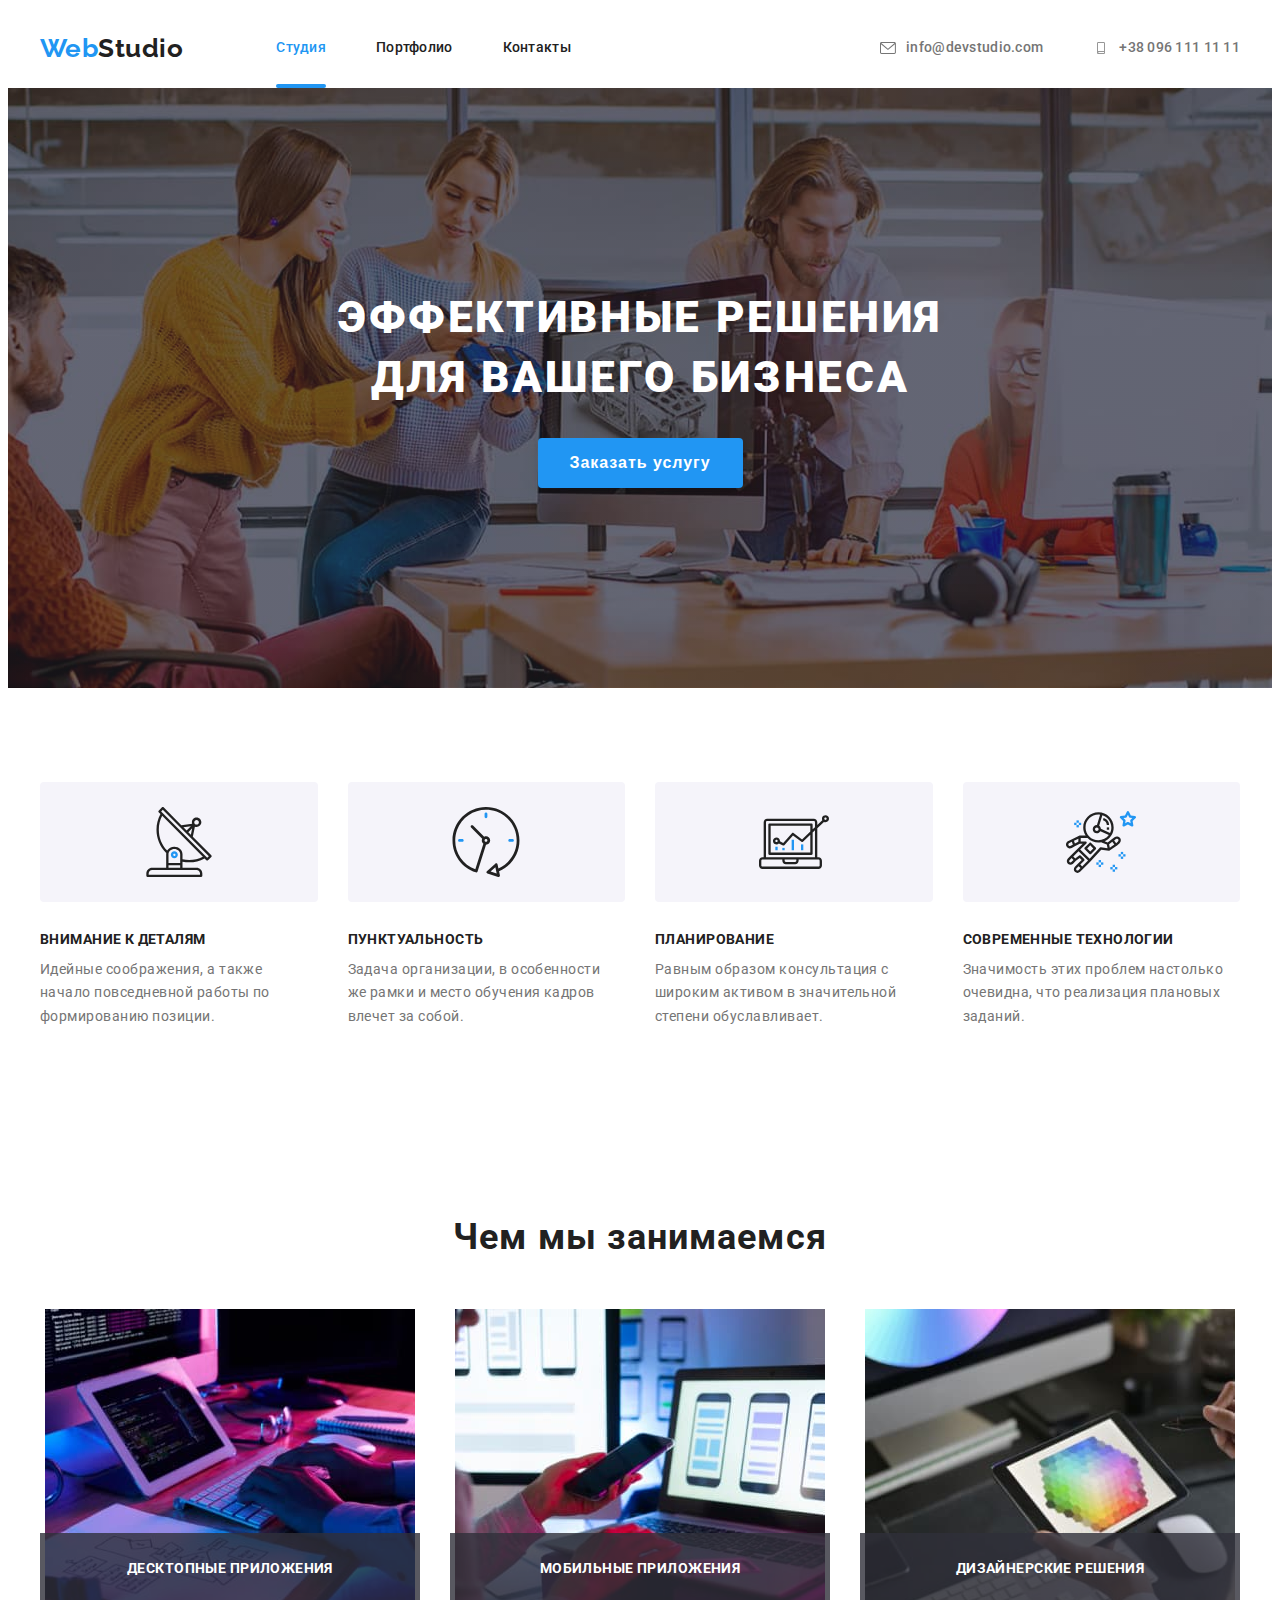
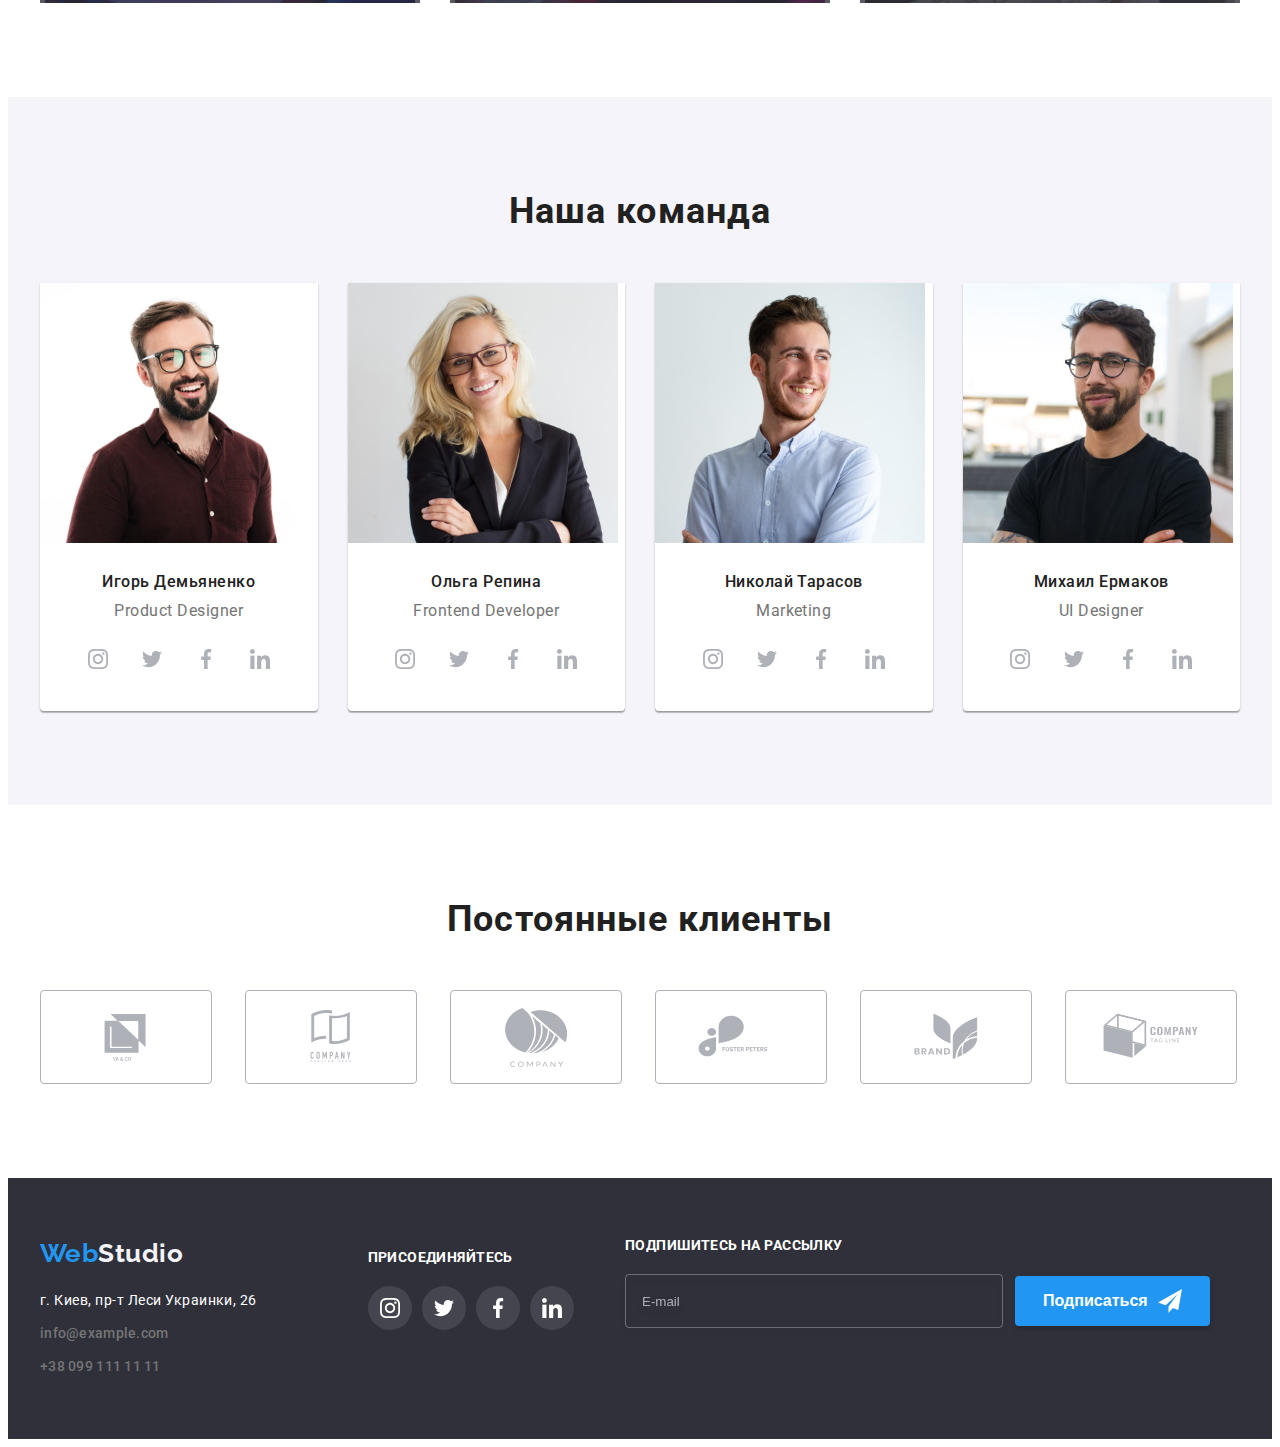
==== commit 26194e97: "+" ====
--- a/index.html
+++ b/index.html
@@ -419,86 +419,84 @@
     <!-- ПОДВАЛ САЙТА -->
     <footer class="down-part section-pos">
       <div class="container">
-        <div class="foot-wrap">
-          <div class="left-block">
-            <div class="footer-left-content">
-              <a class="logo logo-position" href="/index.html"
-                ><span class="part-logo">Web</span>Studio
-              </a>
-              <address class="our-address pos-table-footer">
-                <ul class="list">
-                  <li>
-                    <p>г. Киев, пр-т Леси Украинки, 26</p>
-                  </li>
-                  <li class="pos-table-footer">
-                    <a class="email-footer" href="mailto:info@example.com">
-                      info@example.com
-                    </a>
-                  </li>
-
-                  <li class="pos-table-footer num-li-footer">
-                    <a class="number-footer" href="tel:+380991111111">
-                      +38 099 111 11 11
-                    </a>
-                  </li>
-                </ul>
-              </address>
-            </div>
-
-            <div class="join">
-              <p class="join-title">Присоединяйтесь</p>
-              <ul class="list join-list">
+        <div class="left-block">
+          <div class="footer-left-content">
+            <a class="logo logo-position" href="/index.html"
+              ><span class="part-logo">Web</span>Studio
+            </a>
+            <address class="our-address pos-table-footer">
+              <ul class="list">
                 <li>
-                  <a class="join-icon" href="">
-                    <svg class="join-icon-logo">
-                      <use href="./images/icons.svg#icon-instagram-2"></use>
-                    </svg>
-                  </a>
-                </li>
-
-                <li>
-                  <a class="join-icon" href="">
-                    <svg class="join-icon-logo">
-                      <use href="./images/icons.svg#icon-twitter-1"></use>
-                    </svg>
-                  </a>
-                </li>
-                <li>
-                  <a class="join-icon" href="">
-                    <svg class="join-icon-logo">
-                      <use href="./images/icons.svg#icon-facebook-1"></use>
-                    </svg>
-                  </a>
-                </li>
-                <li>
-                  <a class="join-icon" href="">
-                    <svg class="join-icon-logo">
-                      <use href="./images/icons.svg#icon-linkedin-1"></use>
-                    </svg>
+                  <p>г. Киев, пр-т Леси Украинки, 26</p>
+                </li>
+                <li class="pos-table-footer">
+                  <a class="email-footer" href="mailto:info@example.com">
+                    info@example.com
+                  </a>
+                </li>
+
+                <li class="pos-table-footer num-li-footer">
+                  <a class="number-footer" href="tel:+380991111111">
+                    +38 099 111 11 11
                   </a>
                 </li>
               </ul>
-            </div>
+            </address>
           </div>
 
-          <div class="right-block">
-            <div class="footer-right-side">
-              <p class="footer-subscribe-text">Подпишитесь на рассылку</p>
-              <form class="footer-subscribe-form">
-                <input
-                  class="subscribe-input"
-                  type="email"
-                  name="subscribe-user-email"
-                  placeholder="E-mail"
-                />
-                <button class="button-all button-subscribe" type="submit">
-                  Подписаться
-                  <svg class="icon-telegram">
-                    <use href="./images/icons.svg#icon-telegram"></use>
+          <div class="join">
+            <p class="join-title">Присоединяйтесь</p>
+            <ul class="list join-list">
+              <li>
+                <a class="join-icon" href="">
+                  <svg class="join-icon-logo">
+                    <use href="./images/icons.svg#icon-instagram-2"></use>
                   </svg>
-                </button>
-              </form>
-            </div>
+                </a>
+              </li>
+
+              <li>
+                <a class="join-icon" href="">
+                  <svg class="join-icon-logo">
+                    <use href="./images/icons.svg#icon-twitter-1"></use>
+                  </svg>
+                </a>
+              </li>
+              <li>
+                <a class="join-icon" href="">
+                  <svg class="join-icon-logo">
+                    <use href="./images/icons.svg#icon-facebook-1"></use>
+                  </svg>
+                </a>
+              </li>
+              <li>
+                <a class="join-icon" href="">
+                  <svg class="join-icon-logo">
+                    <use href="./images/icons.svg#icon-linkedin-1"></use>
+                  </svg>
+                </a>
+              </li>
+            </ul>
+          </div>
+        </div>
+
+        <div class="right-block">
+          <div class="footer-right-side">
+            <p class="footer-subscribe-text">Подпишитесь на рассылку</p>
+            <form class="footer-subscribe-form">
+              <input
+                class="subscribe-input"
+                type="email"
+                name="subscribe-user-email"
+                placeholder="E-mail"
+              />
+              <button class="button-all button-subscribe" type="submit">
+                Подписаться
+                <svg class="icon-telegram">
+                  <use href="./images/icons.svg#icon-telegram"></use>
+                </svg>
+              </button>
+            </form>
           </div>
         </div>
       </div>
--- a/css/style.css
+++ b/css/style.css
@@ -680,7 +680,6 @@
 
 .down-part .container {
   display: flex;
-  /* width: 100%; */
 }
 .foot-wrap {
   display: flex;
@@ -695,11 +694,7 @@
 .left-block {
   display: flex;
 
-  width: 100%;
-
   flex-basis: calc((100% - 30px) / 2);
-  margin-left: var(--card-set-gap);
-  margin-top: var(--card-set-gap);
 }
 .footer-left-content {
   display: flex;
@@ -755,15 +750,10 @@
 /* ---------FOOTER RIGHT SIDE____ */
 .right-block {
   display: flex;
-  width: 100%;
+
   flex-basis: calc((100% - var(--card-set-gap)) / 2);
-  /* margin-left: var(--card-set-gap);
-  margin-top: var(--card-set-gap); */
-}
-.footer-right-side {
-  margin-left: 93px;
-  padding-top: 12px;
-}
+}
+
 .footer-subscribe-form {
   display: flex;
 
